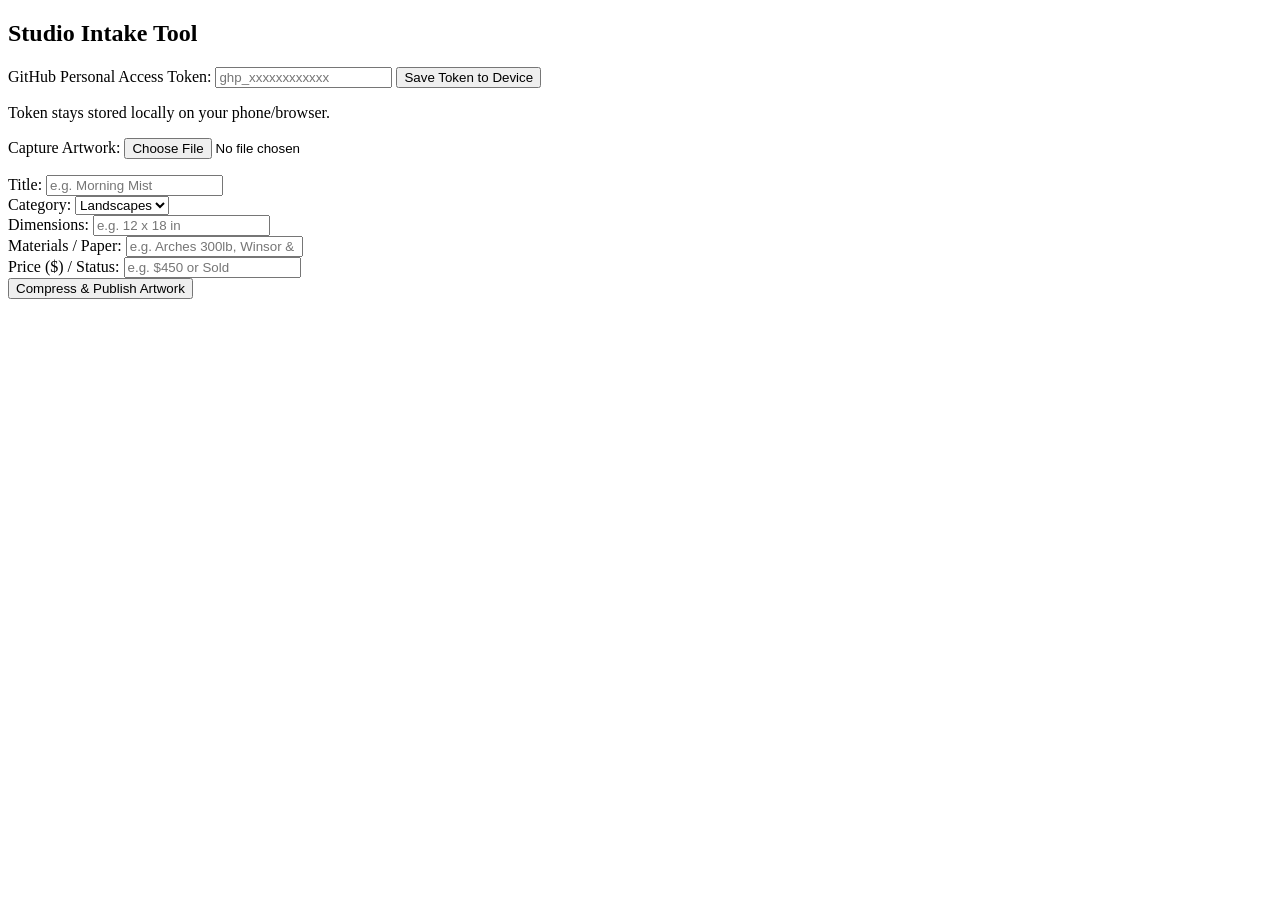
==== admin.html @ 2b7fe71f "Create admin.html" ====
<!DOCTYPE html>
<html lang="en">
<head>
  <meta charset="UTF-8">
  <meta name="viewport" content="width=device-width, initial-scale=1.0">
  <title>Studio Capture | Art Intake</title>
  <link rel="stylesheet" href="style.css">
</head>
<body class="admin-body">
  <main class="container">
    <h2>Studio Intake Tool</h2>
    
    <!-- Token Setup (Saved locally in browser) -->
    <div id="token-section" class="card">
      <label for="gh-token">GitHub Personal Access Token:</label>
      <input type="password" id="gh-token" placeholder="ghp_xxxxxxxxxxxx">
      <button onclick="saveToken()">Save Token to Device</button>
      <p class="help-text">Token stays stored locally on your phone/browser.</p>
    </div>

    <!-- Capture Form -->
    <form id="artwork-form" class="card" onsubmit="handleUpload(event)">
      <div class="form-group">
        <label>Capture Artwork:</label>
        <input type="file" id="image-input" accept="image/*" capture="environment" required onchange="previewAndCompress(event)">
      </div>

      <div id="preview-container">
        <img id="image-preview" src="" alt="Preview" style="display:none; max-width:100%; height:auto;">
        <p id="compression-stats"></p>
      </div>

      <div class="form-group">
        <label>Title:</label>
        <input type="text" id="art-title" required placeholder="e.g. Morning Mist">
      </div>

      <div class="form-group">
        <label>Category:</label>
        <select id="art-category">
          <option value="Landscapes">Landscapes</option>
          <option value="Florals">Florals</option>
          <option value="Abstracts">Abstracts</option>
          <option value="Portraits">Portraits</option>
          <option value="Other">Other</option>
        </select>
      </div>

      <div class="form-group">
        <label>Dimensions:</label>
        <input type="text" id="art-size" placeholder="e.g. 12 x 18 in">
      </div>

      <div class="form-group">
        <label>Materials / Paper:</label>
        <input type="text" id="art-materials" placeholder="e.g. Arches 300lb, Winsor & Newton">
      </div>

      <div class="form-group">
        <label>Price ($) / Status:</label>
        <input type="text" id="art-price" placeholder="e.g. $450 or Sold">
      </div>

      <button type="submit" id="submit-btn">Compress & Publish Artwork</button>
      <div id="status-message"></div>
    </form>
  </main>

  <script src="app.js"></script>
</body>
</html>
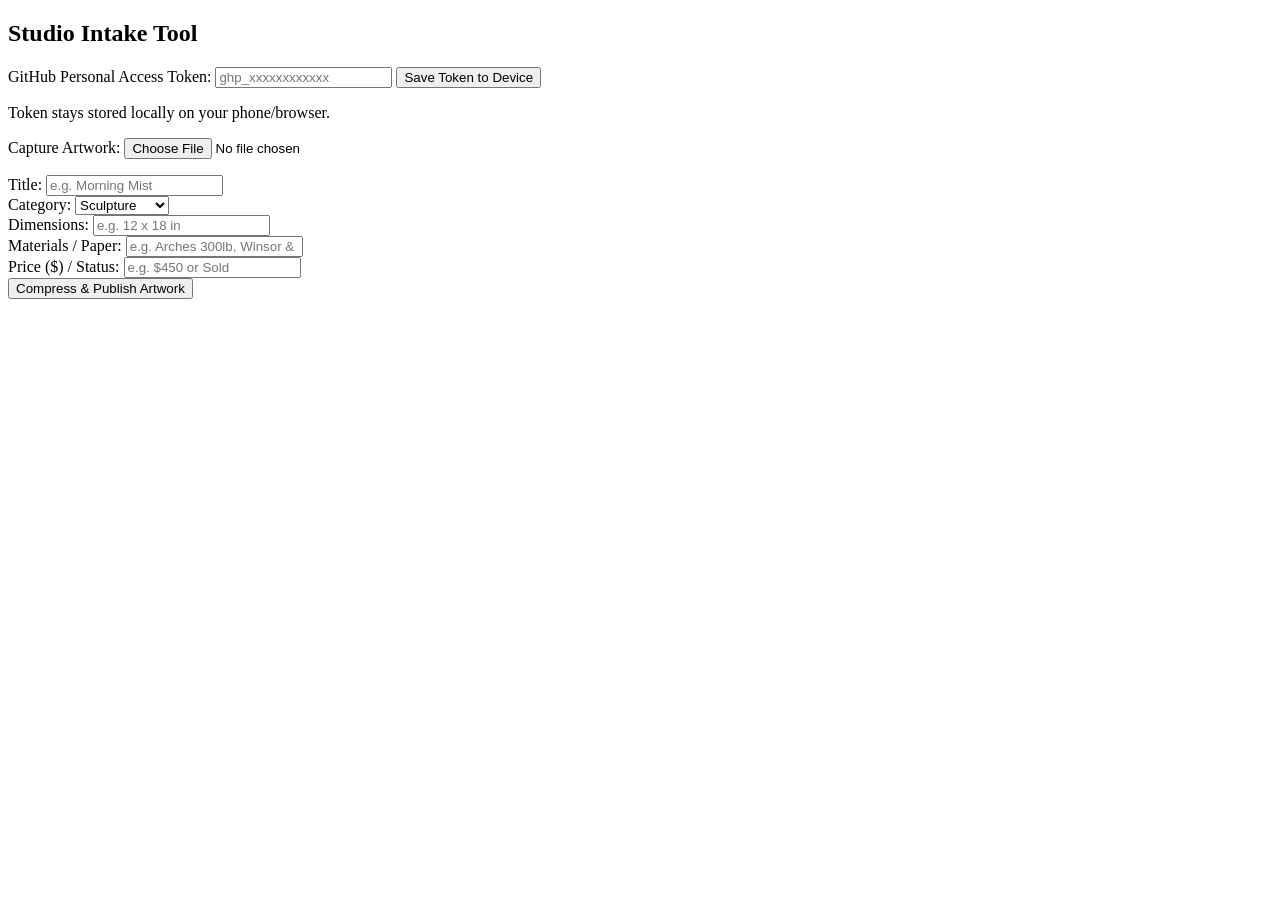
==== commit f35586c7: "Update admin.html" ====
--- a/admin.html
+++ b/admin.html
@@ -36,15 +36,13 @@
       </div>
 
       <div class="form-group">
-        <label>Category:</label>
-        <select id="art-category">
-          <option value="Landscapes">Landscapes</option>
-          <option value="Florals">Florals</option>
-          <option value="Abstracts">Abstracts</option>
-          <option value="Portraits">Portraits</option>
-          <option value="Other">Other</option>
-        </select>
-      </div>
+  <label>Category:</label>
+  <select id="art-category">
+    <option value="Sculpture">Sculpture</option>
+    <option value="Paintings">Paintings</option>
+    <option value="Watercolour">Watercolour</option>
+  </select>
+</div>
 
       <div class="form-group">
         <label>Dimensions:</label>
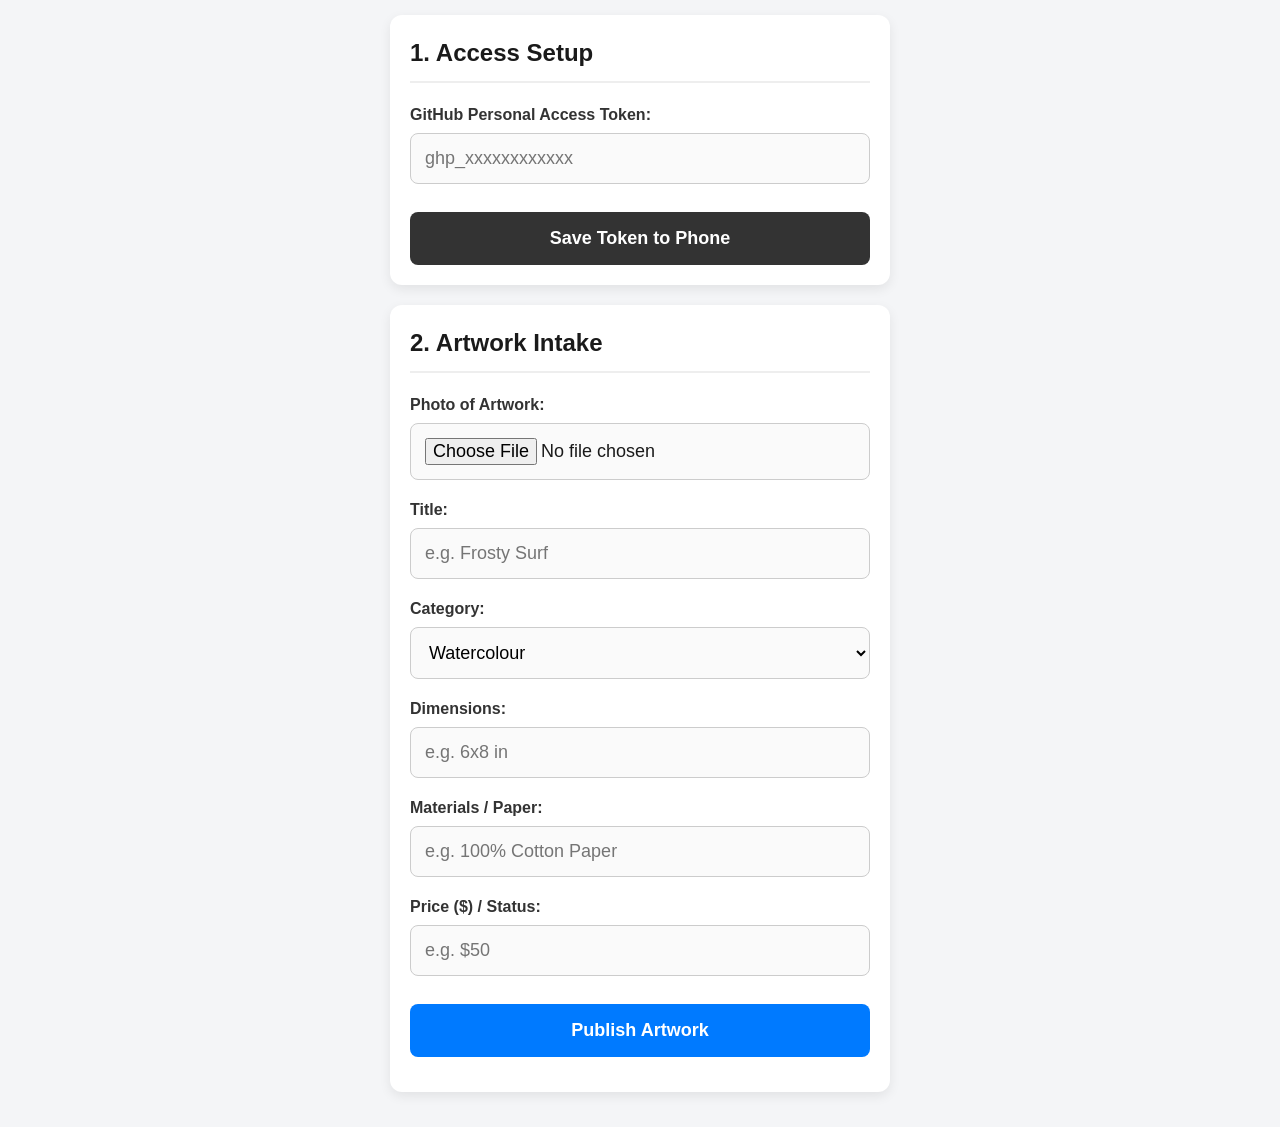
==== commit bf2deb37: "Update admin.html" ====
--- a/admin.html
+++ b/admin.html
@@ -2,64 +2,140 @@
 <html lang="en">
 <head>
   <meta charset="UTF-8">
-  <meta name="viewport" content="width=device-width, initial-scale=1.0">
-  <title>Studio Capture | Art Intake</title>
+  <meta name="viewport" content="width=device-width, initial-scale=1.0, maximum-scale=1.0, user-scalable=no">
+  <title>Studio Intake Tool</title>
   <link rel="stylesheet" href="style.css">
+  <style>
+    /* Phone-Friendly Admin Overrides */
+    body.admin-body {
+      background: #f4f5f7;
+      font-family: -apple-system, BlinkMacSystemFont, "Segoe UI", Roboto, sans-serif;
+      padding: 15px;
+      font-size: 18px;
+    }
+    .admin-card {
+      background: #ffffff;
+      padding: 20px;
+      border-radius: 12px;
+      box-shadow: 0 4px 12px rgba(0,0,0,0.08);
+      margin-bottom: 20px;
+    }
+    .admin-card h2 {
+      margin-top: 0;
+      font-size: 24px;
+      border-bottom: 2px solid #eee;
+      padding-bottom: 10px;
+    }
+    .form-group {
+      margin-bottom: 18px;
+    }
+    .form-group label {
+      display: block;
+      font-weight: 600;
+      font-size: 16px;
+      margin-bottom: 6px;
+      color: #333;
+    }
+    .form-group input, .form-group select {
+      width: 100%;
+      padding: 14px;
+      font-size: 18px; /* Prevents auto-zoom on iOS */
+      border: 1px solid #ccc;
+      border-radius: 8px;
+      box-sizing: border-box;
+      background: #fafafa;
+    }
+    .btn-action {
+      width: 100%;
+      background: #007aff;
+      color: white;
+      border: none;
+      padding: 16px;
+      font-size: 18px;
+      font-weight: bold;
+      border-radius: 8px;
+      cursor: pointer;
+      margin-top: 10px;
+    }
+    .btn-action:disabled {
+      background: #a2a2a2;
+    }
+    #preview-container img {
+      width: 100%;
+      border-radius: 8px;
+      margin-top: 10px;
+    }
+    #compression-stats {
+      font-size: 15px;
+      font-weight: 600;
+      color: #2e7d32;
+      margin-top: 8px;
+    }
+    #status-message {
+      margin-top: 15px;
+      font-size: 16px;
+      font-weight: bold;
+      text-align: center;
+    }
+  </style>
 </head>
 <body class="admin-body">
-  <main class="container">
-    <h2>Studio Intake Tool</h2>
+  <main style="max-width: 500px; margin: 0 auto;">
     
-    <!-- Token Setup (Saved locally in browser) -->
-    <div id="token-section" class="card">
-      <label for="gh-token">GitHub Personal Access Token:</label>
-      <input type="password" id="gh-token" placeholder="ghp_xxxxxxxxxxxx">
-      <button onclick="saveToken()">Save Token to Device</button>
-      <p class="help-text">Token stays stored locally on your phone/browser.</p>
+    <!-- Token Setup -->
+    <div class="admin-card">
+      <h2>1. Access Setup</h2>
+      <div class="form-group">
+        <label for="gh-token">GitHub Personal Access Token:</label>
+        <input type="password" id="gh-token" placeholder="ghp_xxxxxxxxxxxx">
+      </div>
+      <button class="btn-action" style="background:#333;" onclick="saveToken()">Save Token to Phone</button>
     </div>
 
     <!-- Capture Form -->
-    <form id="artwork-form" class="card" onsubmit="handleUpload(event)">
+    <form id="artwork-form" class="admin-card" onsubmit="handleUpload(event)">
+      <h2>2. Artwork Intake</h2>
+      
       <div class="form-group">
-        <label>Capture Artwork:</label>
+        <label for="image-input">Photo of Artwork:</label>
         <input type="file" id="image-input" accept="image/*" capture="environment" required onchange="previewAndCompress(event)">
       </div>
 
       <div id="preview-container">
-        <img id="image-preview" src="" alt="Preview" style="display:none; max-width:100%; height:auto;">
-        <p id="compression-stats"></p>
+        <img id="image-preview" src="" alt="Preview" style="display:none;">
+        <div id="compression-stats"></div>
+      </div>
+
+      <div class="form-group" style="margin-top: 15px;">
+        <label for="art-title">Title:</label>
+        <input type="text" id="art-title" required placeholder="e.g. Frosty Surf">
       </div>
 
       <div class="form-group">
-        <label>Title:</label>
-        <input type="text" id="art-title" required placeholder="e.g. Morning Mist">
+        <label for="art-category">Category:</label>
+        <select id="art-category">
+          <option value="Watercolour">Watercolour</option>
+          <option value="Paintings">Paintings</option>
+          <option value="Sculpture">Sculpture</option>
+        </select>
       </div>
 
       <div class="form-group">
-  <label>Category:</label>
-  <select id="art-category">
-    <option value="Sculpture">Sculpture</option>
-    <option value="Paintings">Paintings</option>
-    <option value="Watercolour">Watercolour</option>
-  </select>
-</div>
-
-      <div class="form-group">
-        <label>Dimensions:</label>
-        <input type="text" id="art-size" placeholder="e.g. 12 x 18 in">
+        <label for="art-size">Dimensions:</label>
+        <input type="text" id="art-size" placeholder="e.g. 6x8 in">
       </div>
 
       <div class="form-group">
-        <label>Materials / Paper:</label>
-        <input type="text" id="art-materials" placeholder="e.g. Arches 300lb, Winsor & Newton">
+        <label for="art-materials">Materials / Paper:</label>
+        <input type="text" id="art-materials" placeholder="e.g. 100% Cotton Paper">
       </div>
 
       <div class="form-group">
-        <label>Price ($) / Status:</label>
-        <input type="text" id="art-price" placeholder="e.g. $450 or Sold">
+        <label for="art-price">Price ($) / Status:</label>
+        <input type="text" id="art-price" placeholder="e.g. $50">
       </div>
 
-      <button type="submit" id="submit-btn">Compress & Publish Artwork</button>
+      <button type="submit" id="submit-btn" class="btn-action">Publish Artwork</button>
       <div id="status-message"></div>
     </form>
   </main>
--- a/style.css
+++ b/style.css
@@ -0,0 +1,189 @@
+:root {
+  --bg-color: #fcfcfc;
+  --text-dark: #1a1a1a;
+  --text-muted: #666666;
+  --border-color: #e5e5e5;
+  --accent-color: #222222;
+  --font-heading: 'Helvetica Neue', Arial, sans-serif;
+  --font-body: -apple-system, BlinkMacSystemFont, "Segoe UI", Roboto, sans-serif;
+}
+
+body {
+  background-color: var(--bg-color);
+  color: var(--text-dark);
+  font-family: var(--font-body);
+  margin: 0;
+  padding: 0;
+  line-height: 1.5;
+}
+
+/* Header */
+.site-header {
+  padding: 3rem 1.5rem 1.5rem;
+  text-align: center;
+  border-bottom: 1px solid var(--border-color);
+}
+
+.brand-title {
+  font-family: var(--font-heading);
+  font-weight: 300;
+  letter-spacing: 0.15em;
+  font-size: 1.8rem;
+  margin: 0;
+}
+
+.brand-subtitle {
+  color: var(--text-muted);
+  font-size: 0.9rem;
+  letter-spacing: 0.05em;
+  text-transform: uppercase;
+  margin-top: 0.5rem;
+}
+
+/* Container */
+.gallery-container {
+  max-width: 1280px;
+  margin: 0 auto;
+  padding: 2rem 1.5rem;
+}
+
+/* Controls Bar */
+.controls-bar {
+  display: flex;
+  flex-wrap: wrap;
+  justify-content: space-between;
+  align-items: center;
+  gap: 1rem;
+  margin-bottom: 2.5rem;
+  padding-bottom: 1rem;
+  border-bottom: 1px solid var(--border-color);
+}
+
+.filter-group {
+  display: flex;
+  gap: 0.5rem;
+  flex-wrap: wrap;
+}
+
+.filter-btn {
+  background: transparent;
+  border: 1px solid var(--border-color);
+  padding: 0.5rem 1rem;
+  font-size: 0.85rem;
+  cursor: pointer;
+  transition: all 0.2s ease;
+}
+
+.filter-btn.active, .filter-btn:hover {
+  background: var(--accent-color);
+  color: #fff;
+  border-color: var(--accent-color);
+}
+
+.sort-group label {
+  font-size: 0.85rem;
+  color: var(--text-muted);
+  margin-right: 0.5rem;
+}
+
+.sort-group select {
+  padding: 0.4rem 0.8rem;
+  font-size: 0.85rem;
+  border: 1px solid var(--border-color);
+  background: #fff;
+}
+
+/* Grid Layout */
+.art-grid {
+  display: grid;
+  grid-template-columns: repeat(auto-fill, minmax(300px, 1fr));
+  gap: 2.5rem;
+}
+
+.art-card {
+  display: flex;
+  flex-direction: column;
+}
+
+.image-wrapper {
+  background: #f4f4f4;
+  aspect-ratio: 4/5;
+  overflow: hidden;
+  margin-bottom: 1rem;
+}
+
+.image-wrapper img {
+  width: 100%;
+  height: 100%;
+  object-fit: cover;
+  transition: transform 0.3s ease;
+}
+
+.image-wrapper img:hover {
+  transform: scale(1.02);
+}
+
+.card-header {
+  display: flex;
+  justify-content: space-between;
+  align-items: baseline;
+}
+
+.item-title {
+  font-size: 1.1rem;
+  font-weight: 500;
+  margin: 0;
+}
+
+.item-price {
+  font-size: 0.95rem;
+  font-weight: 600;
+}
+
+.item-meta {
+  color: var(--text-muted);
+  font-size: 0.85rem;
+  margin: 0.2rem 0;
+}
+
+.item-materials {
+  font-size: 0.8rem;
+  color: #888;
+  margin: 0 0 1rem 0;
+}
+
+.btn-inquire {
+  display: inline-block;
+  width: 100%;
+  text-align: center;
+  padding: 0.6rem 0;
+  border: 1px solid var(--text-dark);
+  color: var(--text-dark);
+  text-decoration: none;
+  font-size: 0.85rem;
+  letter-spacing: 0.05em;
+  transition: background 0.2s ease, color 0.2s ease;
+}
+
+.btn-inquire:hover {
+  background: var(--text-dark);
+  color: #fff;
+}
+
+/* Footer */
+.site-footer {
+  text-align: center;
+  padding: 4rem 1.5rem;
+  background: #f5f5f5;
+  margin-top: 4rem;
+}
+
+.btn-primary {
+  display: inline-block;
+  background: var(--text-dark);
+  color: #fff;
+  padding: 0.8rem 1.8rem;
+  text-decoration: none;
+  font-size: 0.9rem;
+  margin-top: 1rem;
+}
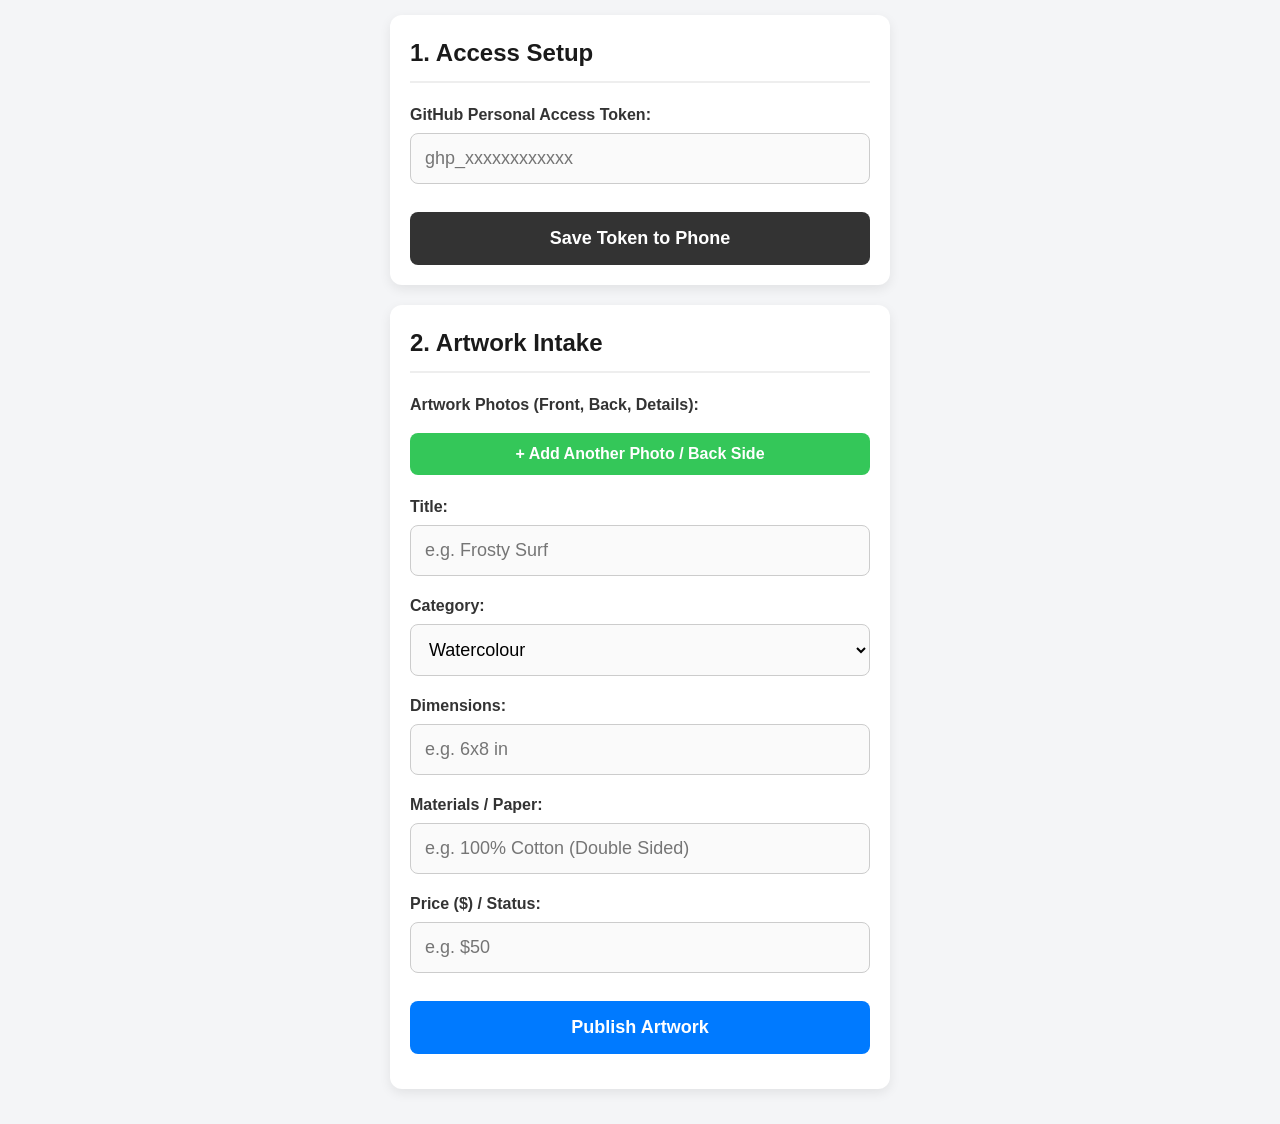
==== commit 56982b72: "Update admin.html" ====
--- a/admin.html
+++ b/admin.html
@@ -6,7 +6,6 @@
   <title>Studio Intake Tool</title>
   <link rel="stylesheet" href="style.css">
   <style>
-    /* Phone-Friendly Admin Overrides */
     body.admin-body {
       background: #f4f5f7;
       font-family: -apple-system, BlinkMacSystemFont, "Segoe UI", Roboto, sans-serif;
@@ -39,7 +38,7 @@
     .form-group input, .form-group select {
       width: 100%;
       padding: 14px;
-      font-size: 18px; /* Prevents auto-zoom on iOS */
+      font-size: 18px;
       border: 1px solid #ccc;
       border-radius: 8px;
       box-sizing: border-box;
@@ -57,18 +56,40 @@
       cursor: pointer;
       margin-top: 10px;
     }
-    .btn-action:disabled {
-      background: #a2a2a2;
+    .btn-rotate {
+      background: #5856d6;
+      color: white;
+      border: none;
+      padding: 10px;
+      font-size: 15px;
+      font-weight: bold;
+      border-radius: 6px;
+      cursor: pointer;
+      margin-top: 8px;
+      width: 100%;
     }
-    #preview-container img {
+    .btn-secondary {
+      background: #34c759;
+      color: white;
+      border: none;
+      padding: 12px;
+      font-size: 16px;
+      font-weight: bold;
+      border-radius: 8px;
+      cursor: pointer;
+      margin-top: 10px;
       width: 100%;
+    }
+    .photo-card {
+      background: #f9f9f9;
+      border: 1px dashed #ccc;
+      padding: 12px;
       border-radius: 8px;
-      margin-top: 10px;
+      margin-bottom: 12px;
     }
-    #compression-stats {
-      font-size: 15px;
-      font-weight: 600;
-      color: #2e7d32;
+    .photo-card img {
+      width: 100%;
+      border-radius: 6px;
       margin-top: 8px;
     }
     #status-message {
@@ -96,17 +117,16 @@
     <form id="artwork-form" class="admin-card" onsubmit="handleUpload(event)">
       <h2>2. Artwork Intake</h2>
       
+      <!-- Photos Container -->
       <div class="form-group">
-        <label for="image-input">Photo of Artwork:</label>
-        <input type="file" id="image-input" accept="image/*" capture="environment" required onchange="previewAndCompress(event)">
+        <label>Artwork Photos (Front, Back, Details):</label>
+        <div id="photos-list">
+          <!-- Dynamic photo slots added here -->
+        </div>
+        <button type="button" class="btn-secondary" onclick="addPhotoSlot()">+ Add Another Photo / Back Side</button>
       </div>
 
-      <div id="preview-container">
-        <img id="image-preview" src="" alt="Preview" style="display:none;">
-        <div id="compression-stats"></div>
-      </div>
-
-      <div class="form-group" style="margin-top: 15px;">
+      <div class="form-group" style="margin-top: 20px;">
         <label for="art-title">Title:</label>
         <input type="text" id="art-title" required placeholder="e.g. Frosty Surf">
       </div>
@@ -127,7 +147,7 @@
 
       <div class="form-group">
         <label for="art-materials">Materials / Paper:</label>
-        <input type="text" id="art-materials" placeholder="e.g. 100% Cotton Paper">
+        <input type="text" id="art-materials" placeholder="e.g. 100% Cotton (Double Sided)">
       </div>
 
       <div class="form-group">
@@ -140,6 +160,6 @@
     </form>
   </main>
 
-  <script src="app.js"></script>
+  <script src="app.js?v=3"></script>
 </body>
 </html>
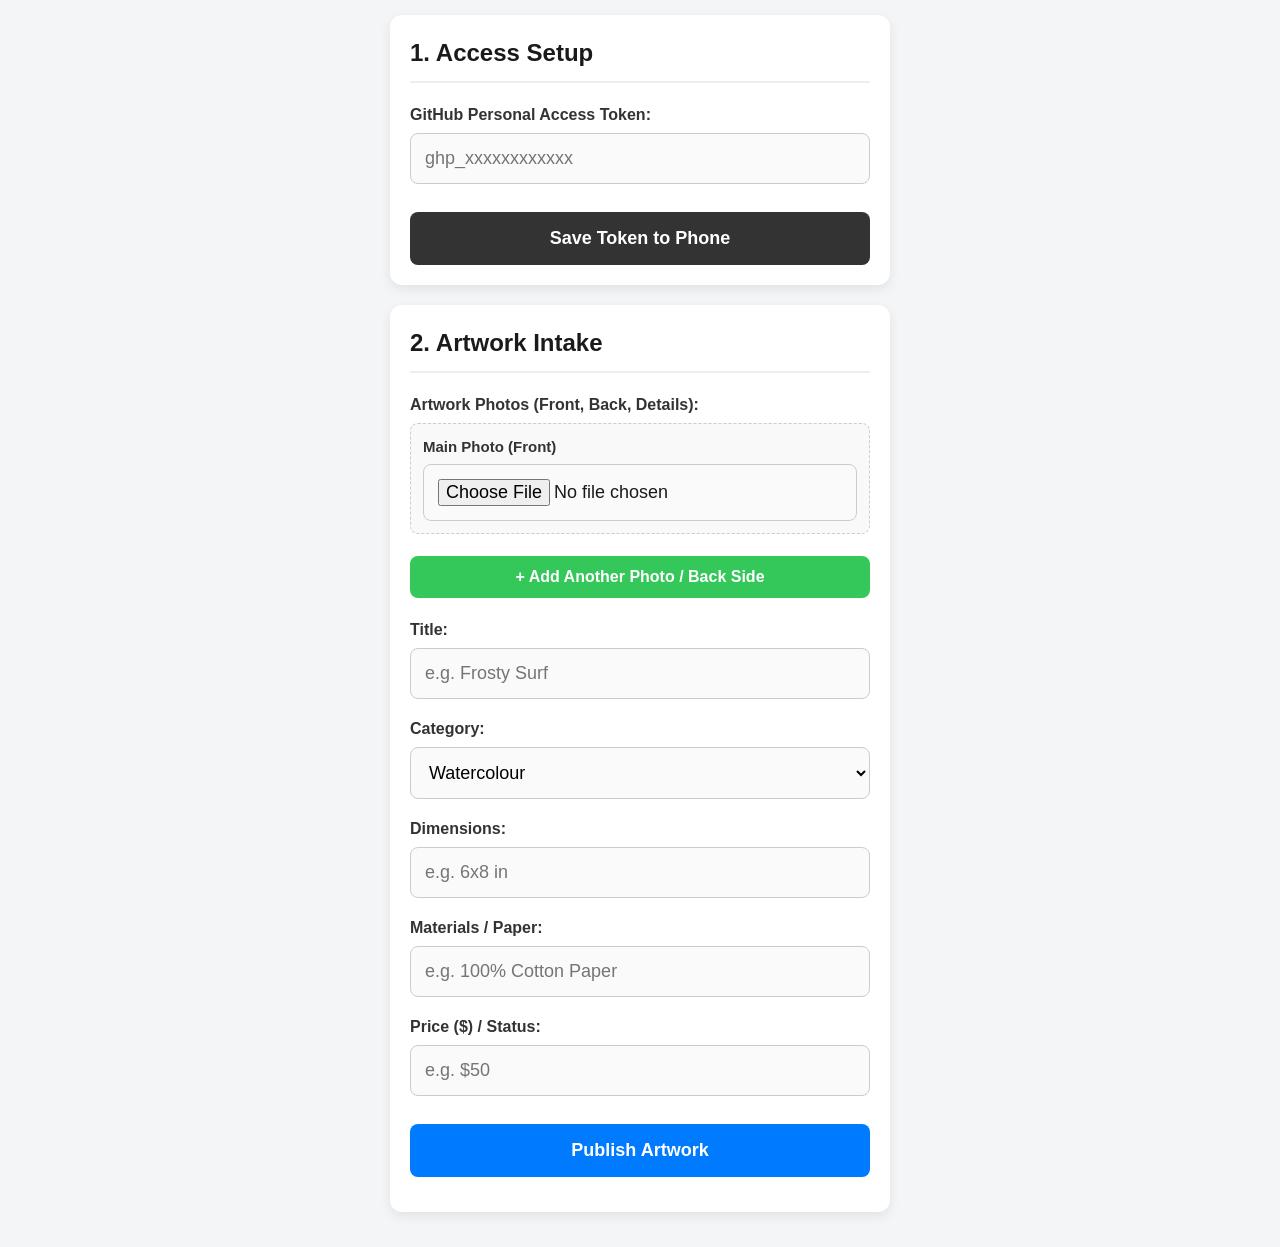
==== commit ca12951e: "Update admin.html" ====
--- a/admin.html
+++ b/admin.html
@@ -4,6 +4,8 @@
   <meta charset="UTF-8">
   <meta name="viewport" content="width=device-width, initial-scale=1.0, maximum-scale=1.0, user-scalable=no">
   <title>Studio Intake Tool</title>
+  <!-- Cropper.js CSS -->
+  <link rel="stylesheet" href="https://cdnjs.cloudflare.com/ajax/libs/cropperjs/1.5.13/cropper.min.css">
   <link rel="stylesheet" href="style.css">
   <style>
     body.admin-body {
@@ -66,7 +68,19 @@
       border-radius: 6px;
       cursor: pointer;
       margin-top: 8px;
-      width: 100%;
+      flex: 1;
+    }
+    .btn-crop {
+      background: #34c759;
+      color: white;
+      border: none;
+      padding: 10px;
+      font-size: 15px;
+      font-weight: bold;
+      border-radius: 6px;
+      cursor: pointer;
+      margin-top: 8px;
+      flex: 1;
     }
     .btn-secondary {
       background: #34c759;
@@ -87,10 +101,19 @@
       border-radius: 8px;
       margin-bottom: 12px;
     }
-    .photo-card img {
-      width: 100%;
-      border-radius: 6px;
-      margin-top: 8px;
+    .crop-wrapper {
+      max-width: 100%;
+      max-height: 400px;
+      margin-top: 10px;
+      overflow: hidden;
+      border-radius: 8px;
+    }
+    .crop-wrapper img {
+      max-width: 100%;
+    }
+    .button-group {
+      display: flex;
+      gap: 8px;
     }
     #status-message {
       margin-top: 15px;
@@ -147,7 +170,7 @@
 
       <div class="form-group">
         <label for="art-materials">Materials / Paper:</label>
-        <input type="text" id="art-materials" placeholder="e.g. 100% Cotton (Double Sided)">
+        <input type="text" id="art-materials" placeholder="e.g. 100% Cotton Paper">
       </div>
 
       <div class="form-group">
@@ -160,6 +183,9 @@
     </form>
   </main>
 
-  <script src="app.js?v=3"></script>
+  <!-- Cropper JS -->
+  <script src="https://cdnjs.cloudflare.com/ajax/libs/cropperjs/1.5.13/cropper.min.css"></script>
+  <script src="https://cdnjs.cloudflare.com/ajax/libs/cropperjs/1.5.13/cropper.min.js"></script>
+  <script src="app.js?v=4"></script>
 </body>
 </html>
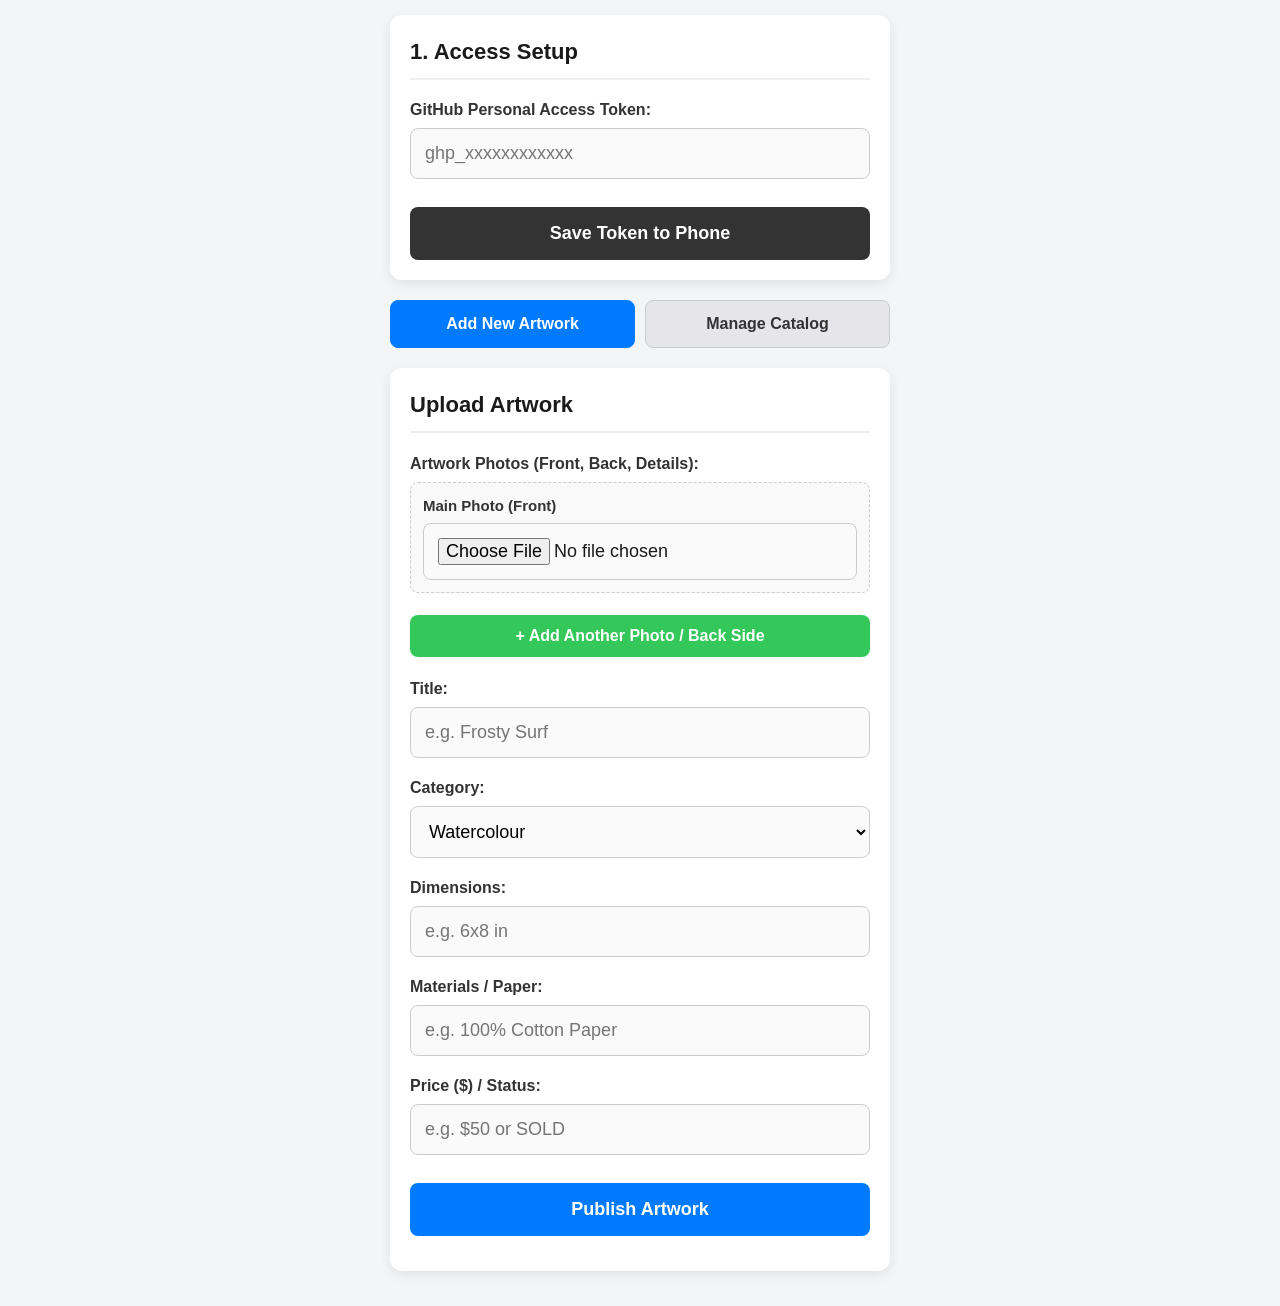
==== commit 0efcd1bb: "Update admin.html" ====
--- a/admin.html
+++ b/admin.html
@@ -3,8 +3,7 @@
 <head>
   <meta charset="UTF-8">
   <meta name="viewport" content="width=device-width, initial-scale=1.0, maximum-scale=1.0, user-scalable=no">
-  <title>Studio Intake Tool</title>
-  <!-- Cropper.js CSS -->
+  <title>Studio Intake & Manager</title>
   <link rel="stylesheet" href="https://cdnjs.cloudflare.com/ajax/libs/cropperjs/1.5.13/cropper.min.css">
   <link rel="stylesheet" href="style.css">
   <style>
@@ -23,10 +22,39 @@
     }
     .admin-card h2 {
       margin-top: 0;
-      font-size: 24px;
+      font-size: 22px;
       border-bottom: 2px solid #eee;
       padding-bottom: 10px;
     }
+    /* Tab Navigation */
+    .tab-nav {
+      display: flex;
+      gap: 10px;
+      margin-bottom: 20px;
+    }
+    .tab-btn {
+      flex: 1;
+      padding: 14px;
+      font-size: 16px;
+      font-weight: bold;
+      border: 1px solid #ccc;
+      background: #e5e5ea;
+      color: #333;
+      border-radius: 8px;
+      cursor: pointer;
+    }
+    .tab-btn.active {
+      background: #007aff;
+      color: white;
+      border-color: #007aff;
+    }
+    .tab-content {
+      display: none;
+    }
+    .tab-content.active {
+      display: block;
+    }
+
     .form-group {
       margin-bottom: 18px;
     }
@@ -58,8 +86,19 @@
       cursor: pointer;
       margin-top: 10px;
     }
-    .btn-rotate {
-      background: #5856d6;
+    .btn-secondary {
+      background: #34c759;
+      color: white;
+      border: none;
+      padding: 12px;
+      font-size: 16px;
+      font-weight: bold;
+      border-radius: 8px;
+      cursor: pointer;
+      margin-top: 10px;
+      width: 100%;
+    }
+    .btn-rotate, .btn-crop {
       color: white;
       border: none;
       padding: 10px;
@@ -67,33 +106,11 @@
       font-weight: bold;
       border-radius: 6px;
       cursor: pointer;
-      margin-top: 8px;
       flex: 1;
     }
-    .btn-crop {
-      background: #34c759;
-      color: white;
-      border: none;
-      padding: 10px;
-      font-size: 15px;
-      font-weight: bold;
-      border-radius: 6px;
-      cursor: pointer;
-      margin-top: 8px;
-      flex: 1;
-    }
-    .btn-secondary {
-      background: #34c759;
-      color: white;
-      border: none;
-      padding: 12px;
-      font-size: 16px;
-      font-weight: bold;
-      border-radius: 8px;
-      cursor: pointer;
-      margin-top: 10px;
-      width: 100%;
-    }
+    .btn-rotate { background: #5856d6; }
+    .btn-crop { background: #34c759; }
+
     .photo-card {
       background: #f9f9f9;
       border: 1px dashed #ccc;
@@ -103,19 +120,52 @@
     }
     .crop-wrapper {
       max-width: 100%;
-      max-height: 400px;
+      max-height: 350px;
       margin-top: 10px;
       overflow: hidden;
       border-radius: 8px;
-    }
-    .crop-wrapper img {
-      max-width: 100%;
     }
     .button-group {
       display: flex;
       gap: 8px;
-    }
-    #status-message {
+      margin-top: 8px;
+    }
+
+    /* Catalog Management List */
+    .edit-item-card {
+      border: 1px solid #e0e0e0;
+      padding: 12px;
+      border-radius: 8px;
+      margin-bottom: 12px;
+      background: #fafafa;
+    }
+    .edit-item-header {
+      display: flex;
+      justify-content: space-between;
+      align-items: center;
+      margin-bottom: 8px;
+    }
+    .btn-danger {
+      background: #ff3b30;
+      color: white;
+      border: none;
+      padding: 8px 12px;
+      border-radius: 6px;
+      font-weight: bold;
+      cursor: pointer;
+    }
+    .btn-edit-save {
+      background: #007aff;
+      color: white;
+      border: none;
+      padding: 10px;
+      border-radius: 6px;
+      font-weight: bold;
+      width: 100%;
+      margin-top: 8px;
+      cursor: pointer;
+    }
+    #status-message, #manage-status-message {
       margin-top: 15px;
       font-size: 16px;
       font-weight: bold;
@@ -136,56 +186,72 @@
       <button class="btn-action" style="background:#333;" onclick="saveToken()">Save Token to Phone</button>
     </div>
 
-    <!-- Capture Form -->
-    <form id="artwork-form" class="admin-card" onsubmit="handleUpload(event)">
-      <h2>2. Artwork Intake</h2>
-      
-      <!-- Photos Container -->
-      <div class="form-group">
-        <label>Artwork Photos (Front, Back, Details):</label>
-        <div id="photos-list">
-          <!-- Dynamic photo slots added here -->
-        </div>
-        <button type="button" class="btn-secondary" onclick="addPhotoSlot()">+ Add Another Photo / Back Side</button>
+    <!-- Tab Buttons -->
+    <div class="tab-nav">
+      <button type="button" class="tab-btn active" onclick="switchTab('upload')">Add New Artwork</button>
+      <button type="button" class="tab-btn" onclick="switchTab('manage')">Manage Catalog</button>
+    </div>
+
+    <!-- TAB 1: Upload Form -->
+    <div id="tab-upload" class="tab-content active">
+      <form id="artwork-form" class="admin-card" onsubmit="handleUpload(event)">
+        <h2>Upload Artwork</h2>
+        
+        <div class="form-group">
+          <label>Artwork Photos (Front, Back, Details):</label>
+          <div id="photos-list"></div>
+          <button type="button" class="btn-secondary" onclick="addPhotoSlot()">+ Add Another Photo / Back Side</button>
+        </div>
+
+        <div class="form-group" style="margin-top: 20px;">
+          <label for="art-title">Title:</label>
+          <input type="text" id="art-title" required placeholder="e.g. Frosty Surf">
+        </div>
+
+        <div class="form-group">
+          <label for="art-category">Category:</label>
+          <select id="art-category">
+            <option value="Watercolour">Watercolour</option>
+            <option value="Paintings">Paintings</option>
+            <option value="Sculpture">Sculpture</option>
+          </select>
+        </div>
+
+        <div class="form-group">
+          <label for="art-size">Dimensions:</label>
+          <input type="text" id="art-size" placeholder="e.g. 6x8 in">
+        </div>
+
+        <div class="form-group">
+          <label for="art-materials">Materials / Paper:</label>
+          <input type="text" id="art-materials" placeholder="e.g. 100% Cotton Paper">
+        </div>
+
+        <div class="form-group">
+          <label for="art-price">Price ($) / Status:</label>
+          <input type="text" id="art-price" placeholder="e.g. $50 or SOLD">
+        </div>
+
+        <button type="submit" id="submit-btn" class="btn-action">Publish Artwork</button>
+        <div id="status-message"></div>
+      </form>
+    </div>
+
+    <!-- TAB 2: Manage / Edit Existing Items -->
+    <div id="tab-manage" class="tab-content">
+      <div class="admin-card">
+        <h2>Manage Existing Catalog</h2>
+        <button type="button" class="btn-action" style="background:#5856d6; margin-bottom:15px;" onclick="fetchAndRenderCatalogList()">Refresh Catalog List</button>
+        <div id="manage-catalog-list">
+          <p style="text-align:center; color:#666;">Tap button above to load items.</p>
+        </div>
+        <div id="manage-status-message"></div>
       </div>
-
-      <div class="form-group" style="margin-top: 20px;">
-        <label for="art-title">Title:</label>
-        <input type="text" id="art-title" required placeholder="e.g. Frosty Surf">
-      </div>
-
-      <div class="form-group">
-        <label for="art-category">Category:</label>
-        <select id="art-category">
-          <option value="Watercolour">Watercolour</option>
-          <option value="Paintings">Paintings</option>
-          <option value="Sculpture">Sculpture</option>
-        </select>
-      </div>
-
-      <div class="form-group">
-        <label for="art-size">Dimensions:</label>
-        <input type="text" id="art-size" placeholder="e.g. 6x8 in">
-      </div>
-
-      <div class="form-group">
-        <label for="art-materials">Materials / Paper:</label>
-        <input type="text" id="art-materials" placeholder="e.g. 100% Cotton Paper">
-      </div>
-
-      <div class="form-group">
-        <label for="art-price">Price ($) / Status:</label>
-        <input type="text" id="art-price" placeholder="e.g. $50">
-      </div>
-
-      <button type="submit" id="submit-btn" class="btn-action">Publish Artwork</button>
-      <div id="status-message"></div>
-    </form>
+    </div>
+
   </main>
 
-  <!-- Cropper JS -->
-  <script src="https://cdnjs.cloudflare.com/ajax/libs/cropperjs/1.5.13/cropper.min.css"></script>
   <script src="https://cdnjs.cloudflare.com/ajax/libs/cropperjs/1.5.13/cropper.min.js"></script>
-  <script src="app.js?v=4"></script>
+  <script src="app.js?v=5"></script>
 </body>
 </html>
